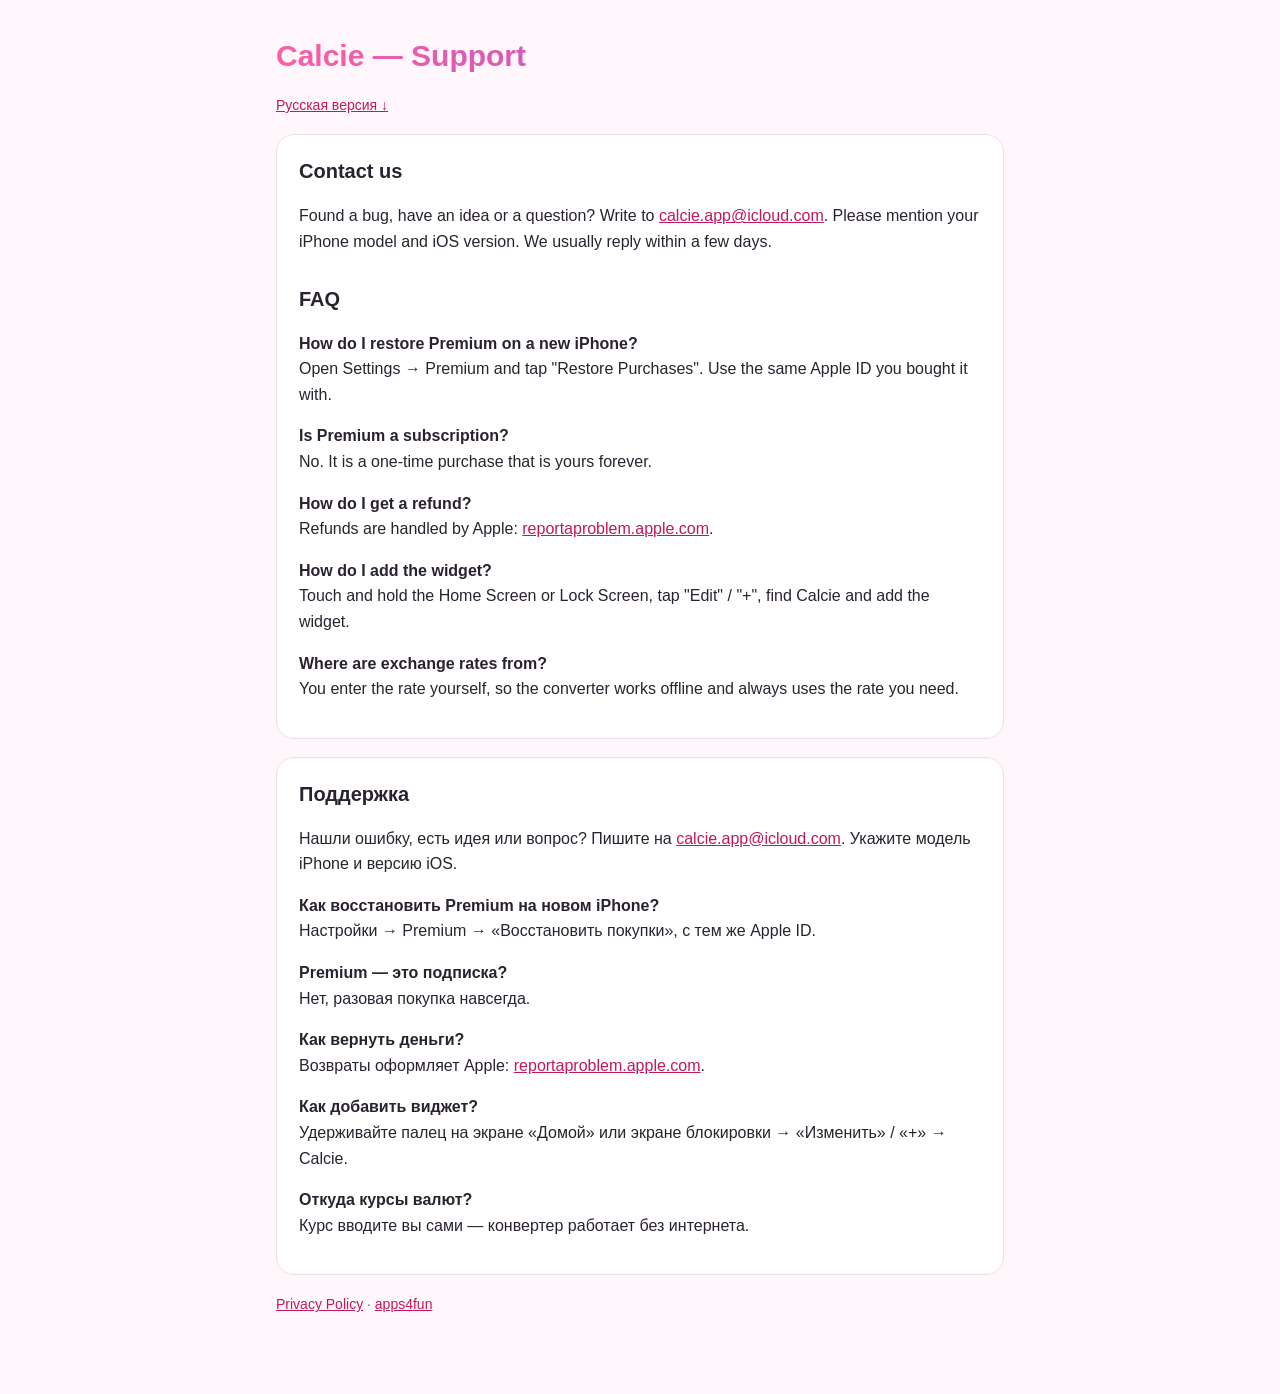
==== calcie/support.html @ b7c14183 "Add files via upload" ====
<!doctype html>
<html lang="en"><head><meta charset="utf-8"><meta name="viewport" content="width=device-width,initial-scale=1">
<title>Calcie Support</title><link rel="stylesheet" href="../style.css"></head>
<body><main>
<h1>Calcie — Support</h1>
<p class="muted"><a class="lang" href="#ru">Русская версия ↓</a></p>

<div class="card">
<h2 style="margin-top:0">Contact us</h2>
<p>Found a bug, have an idea or a question? Write to <a href="mailto:calcie.app@icloud.com">calcie.app@icloud.com</a>. Please mention your iPhone model and iOS version. We usually reply within a few days.</p>

<h2>FAQ</h2>
<p><b>How do I restore Premium on a new iPhone?</b><br>Open Settings → Premium and tap "Restore Purchases". Use the same Apple ID you bought it with.</p>
<p><b>Is Premium a subscription?</b><br>No. It is a one-time purchase that is yours forever.</p>
<p><b>How do I get a refund?</b><br>Refunds are handled by Apple: <a href="https://reportaproblem.apple.com">reportaproblem.apple.com</a>.</p>
<p><b>How do I add the widget?</b><br>Touch and hold the Home Screen or Lock Screen, tap "Edit" / "+", find Calcie and add the widget.</p>
<p><b>Where are exchange rates from?</b><br>You enter the rate yourself, so the converter works offline and always uses the rate you need.</p>
</div>

<div class="card" id="ru" lang="ru">
<h2 style="margin-top:0">Поддержка</h2>
<p>Нашли ошибку, есть идея или вопрос? Пишите на <a href="mailto:calcie.app@icloud.com">calcie.app@icloud.com</a>. Укажите модель iPhone и версию iOS.</p>
<p><b>Как восстановить Premium на новом iPhone?</b><br>Настройки → Premium → «Восстановить покупки», с тем же Apple ID.</p>
<p><b>Premium — это подписка?</b><br>Нет, разовая покупка навсегда.</p>
<p><b>Как вернуть деньги?</b><br>Возвраты оформляет Apple: <a href="https://reportaproblem.apple.com">reportaproblem.apple.com</a>.</p>
<p><b>Как добавить виджет?</b><br>Удерживайте палец на экране «Домой» или экране блокировки → «Изменить» / «+» → Calcie.</p>
<p><b>Откуда курсы валют?</b><br>Курс вводите вы сами — конвертер работает без интернета.</p>
</div>
<p class="muted"><a href="privacy.html">Privacy Policy</a> · <a href="../index.html">apps4fun</a></p>
</main></body></html>
---- style.css ----
:root{--bg:#fff7fb;--card:#fff;--text:#2b2230;--muted:#6f6475;--accent:#c2185b;--line:#f0dbe6}
@media (prefers-color-scheme:dark){:root{--bg:#17121a;--card:#221a26;--text:#f4eef6;--muted:#b3a8b8;--accent:#ff7ab8;--line:#3a2c40}}
*{box-sizing:border-box}
body{margin:0;background:var(--bg);color:var(--text);font:16px/1.6 -apple-system,BlinkMacSystemFont,"Segoe UI",Roboto,sans-serif}
main{max-width:760px;margin:0 auto;padding:32px 16px 64px}
h1{font-size:30px;margin:0 0 4px;background:linear-gradient(135deg,#ff5fa2,#8e4fe0);-webkit-background-clip:text;background-clip:text;color:transparent}
h2{font-size:20px;margin:28px 0 8px}
.card{background:var(--card);border:1px solid var(--line);border-radius:18px;padding:20px 22px;margin:18px 0}
.muted{color:var(--muted);font-size:14px}
a{color:var(--accent)}
nav{display:flex;gap:16px;flex-wrap:wrap;margin:8px 0 0}
.lang{font-size:14px}
ul{padding-left:20px}
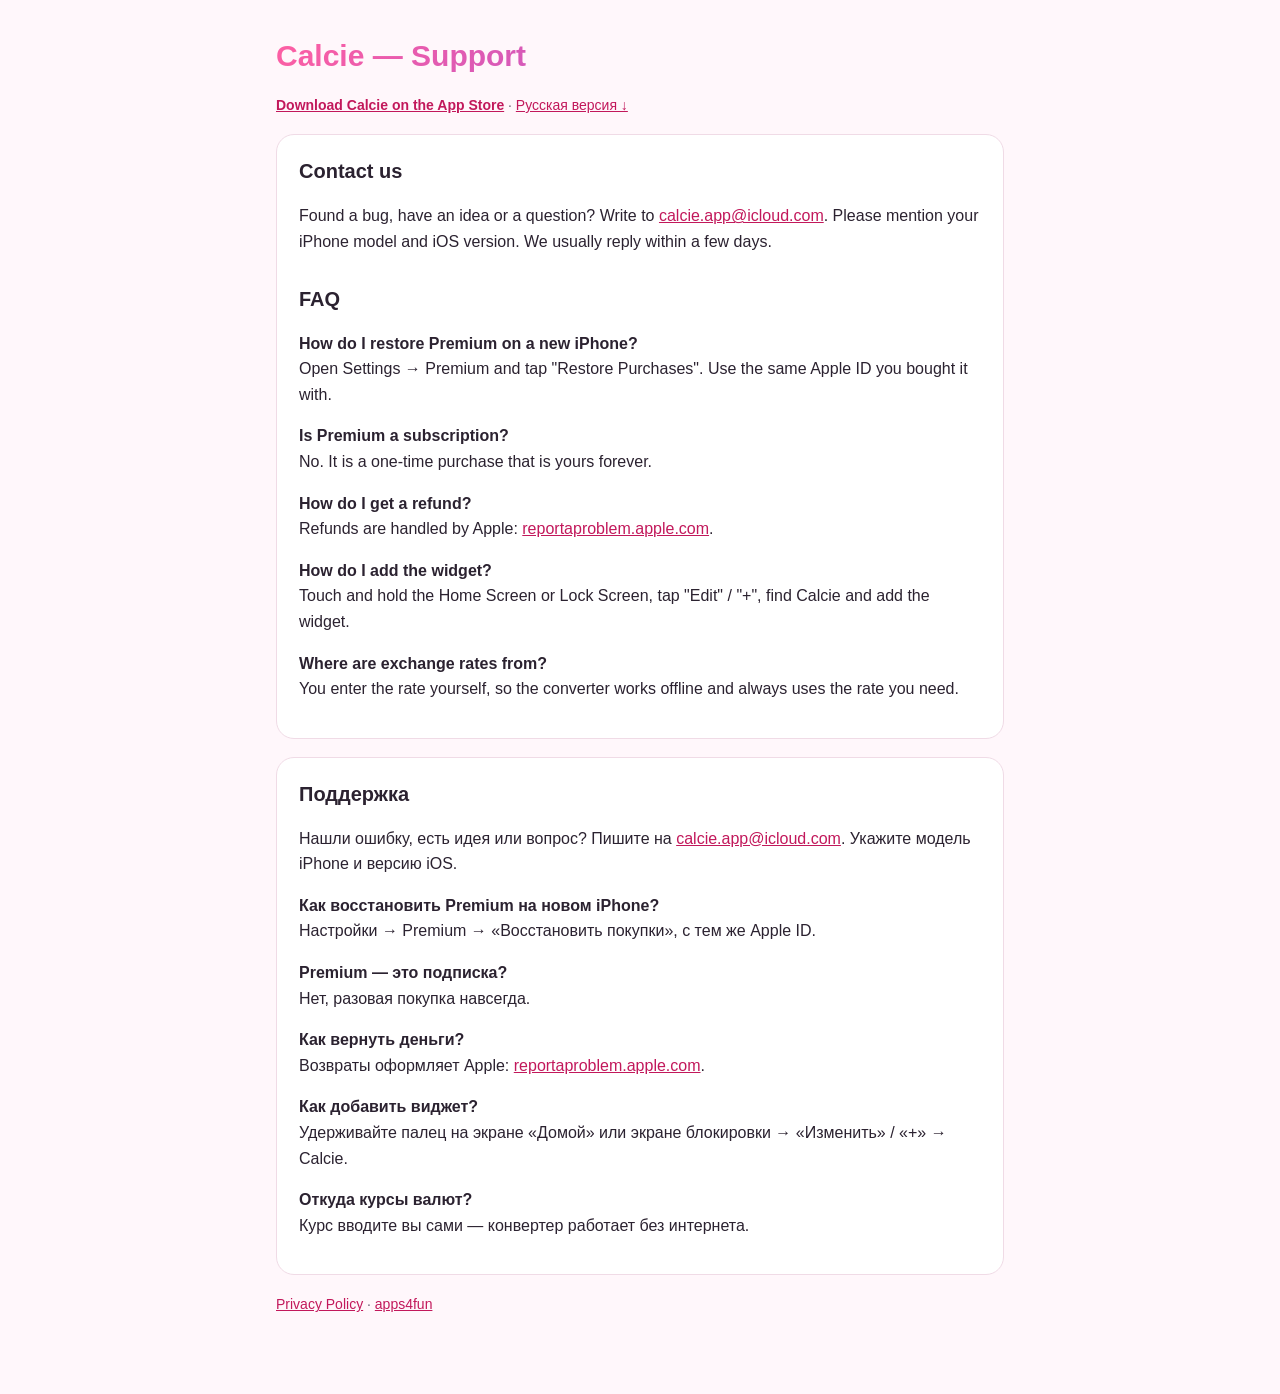
==== commit efeac5c2: "Add files via upload" ====
--- a/calcie/support.html
+++ b/calcie/support.html
@@ -3,7 +3,7 @@
 <title>Calcie Support</title><link rel="stylesheet" href="../style.css"></head>
 <body><main>
 <h1>Calcie — Support</h1>
-<p class="muted"><a class="lang" href="#ru">Русская версия ↓</a></p>
+<p class="muted"><a href="https://apps.apple.com/app/id6819202153"><b>Download Calcie on the App Store</b></a> · <a class="lang" href="#ru">Русская версия ↓</a></p>
 
 <div class="card">
 <h2 style="margin-top:0">Contact us</h2>
